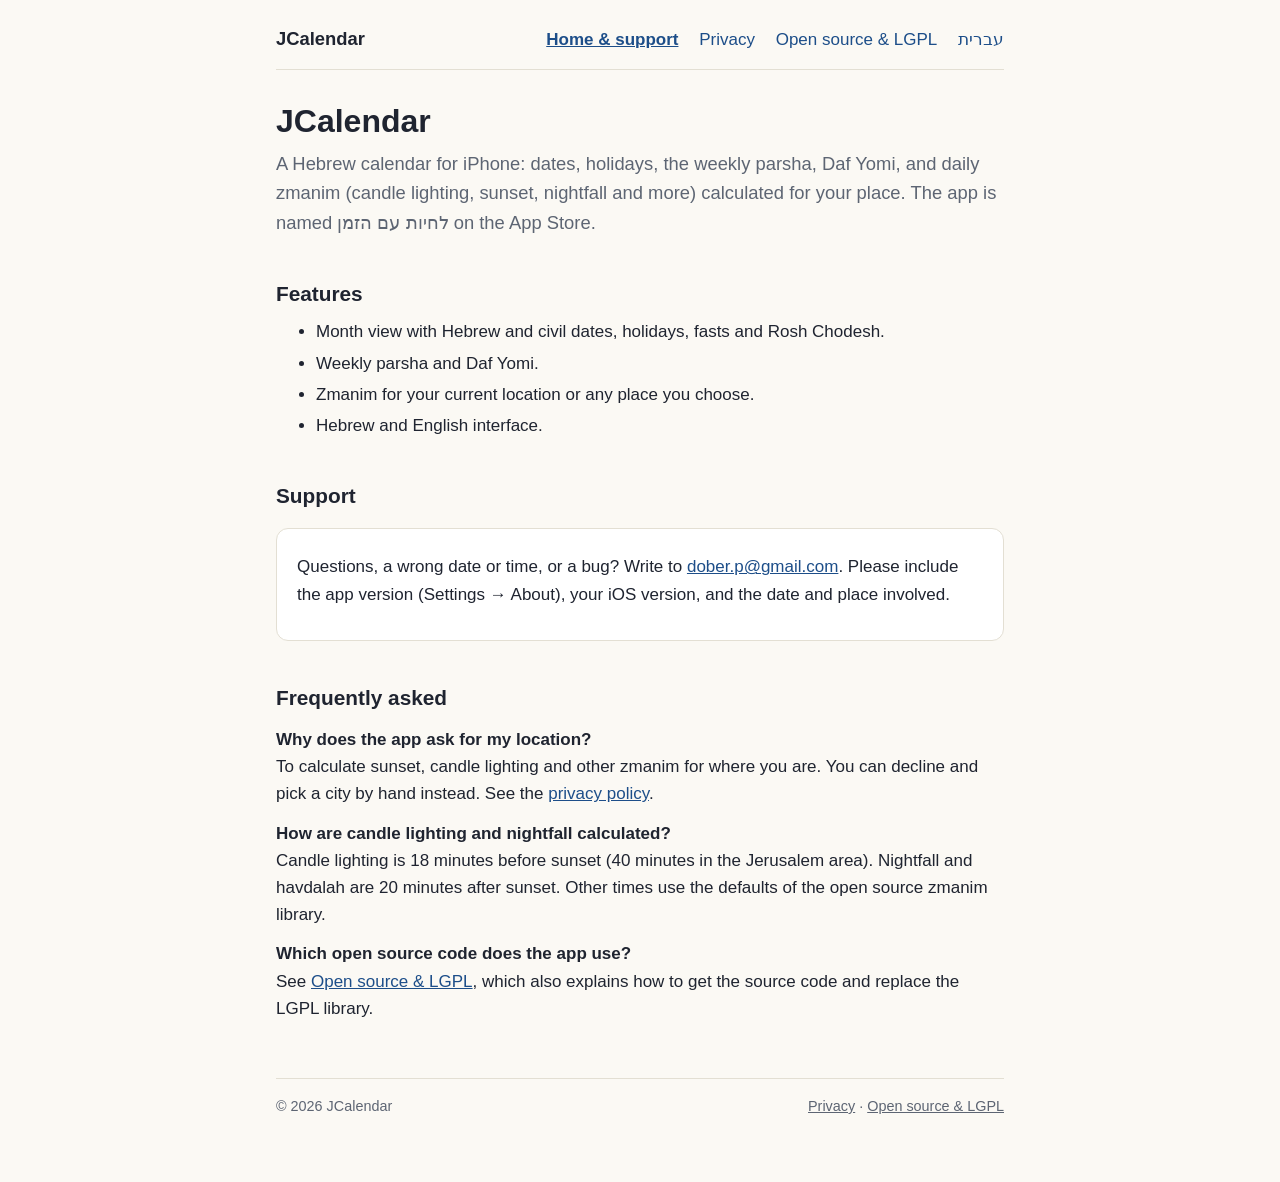
==== jcalendar/index.html @ 87e84a78 "Add support, privacy and LGPL pages for JCalendar Co-Authored-By: Claude Sonnet 5.5 <noreply@anthrop" ====
<!doctype html>
<html lang="en" dir="ltr">
<head>
<meta charset="utf-8">
<meta name="viewport" content="width=device-width, initial-scale=1">
<title>JCalendar - Hebrew calendar app</title>
<meta name="description" content="JCalendar (לחיות עם הזמן) is a Hebrew calendar app with holidays, parsha, Daf Yomi and daily zmanim for your location.">
<link rel="alternate" hreflang="he" href="he/">
<link rel="stylesheet" href="style.css">
</head>
<body>
<div class="wrap">
<header class="site">
  <a class="brand" href="./">JCalendar</a>
  <nav>
    <a href="./" aria-current="page">Home &amp; support</a>
    <a href="privacy.html">Privacy</a>
    <a href="lgpl.html">Open source &amp; LGPL</a>
    <a href="he/" lang="he">עברית</a>
  </nav>
</header>

<main>
<h1>JCalendar</h1>
<p class="lead">A Hebrew calendar for iPhone: dates, holidays, the weekly parsha, Daf Yomi, and daily zmanim (candle lighting, sunset, nightfall and more) calculated for your place. The app is named <span lang="he" dir="rtl">לחיות עם הזמן</span> on the App Store.</p>

<h2>Features</h2>
<ul>
  <li>Month view with Hebrew and civil dates, holidays, fasts and Rosh Chodesh.</li>
  <li>Weekly parsha and Daf Yomi.</li>
  <li>Zmanim for your current location or any place you choose.</li>
  <li>Hebrew and English interface.</li>
</ul>

<h2 id="support">Support</h2>
<div class="card">
  <p>Questions, a wrong date or time, or a bug? Write to <a href="mailto:dober.p@gmail.com">dober.p@gmail.com</a>. Please include the app version (Settings &rarr; About), your iOS version, and the date and place involved.</p>
</div>

<h2>Frequently asked</h2>
<dl>
  <dt>Why does the app ask for my location?</dt>
  <dd>To calculate sunset, candle lighting and other zmanim for where you are. You can decline and pick a city by hand instead. See the <a href="privacy.html">privacy policy</a>.</dd>
  <dt>How are candle lighting and nightfall calculated?</dt>
  <dd>Candle lighting is 18 minutes before sunset (40 minutes in the Jerusalem area). Nightfall and havdalah are 20 minutes after sunset. Other times use the defaults of the open source zmanim library.</dd>
  <dt>Which open source code does the app use?</dt>
  <dd>See <a href="lgpl.html">Open source &amp; LGPL</a>, which also explains how to get the source code and replace the LGPL library.</dd>
</dl>
</main>

<footer class="site">
  <span>&copy; 2026 JCalendar</span>
  <span><a href="privacy.html">Privacy</a> &middot; <a href="lgpl.html">Open source &amp; LGPL</a></span>
</footer>
</div>
</body>
</html>
---- jcalendar/style.css ----
:root {
  --bg: #fbf9f4;
  --fg: #1f2430;
  --muted: #5d6573;
  --accent: #1d4e89;
  --card: #ffffff;
  --line: #e3dfd3;
  --code-bg: #f1eee4;
}
@media (prefers-color-scheme: dark) {
  :root {
    --bg: #14171d;
    --fg: #e8e6e0;
    --muted: #9aa3b2;
    --accent: #8db8ee;
    --card: #1c2029;
    --line: #2e3440;
    --code-bg: #232833;
  }
}
* { box-sizing: border-box; }
html { -webkit-text-size-adjust: 100%; }
body {
  margin: 0;
  background: var(--bg);
  color: var(--fg);
  font: 17px/1.6 -apple-system, BlinkMacSystemFont, "Segoe UI", Roboto, "Helvetica Neue", Arial, sans-serif;
}
.wrap { max-width: 760px; margin: 0 auto; padding: 24px 16px 64px; }
header.site { display: flex; flex-wrap: wrap; align-items: baseline; justify-content: space-between; gap: 8px 24px; padding-bottom: 16px; border-bottom: 1px solid var(--line); margin-bottom: 32px; }
header.site .brand { font-weight: 700; font-size: 1.15rem; color: var(--fg); text-decoration: none; }
nav a { margin-inline-end: 16px; color: var(--accent); text-decoration: none; }
nav a:last-child { margin-inline-end: 0; }
nav a[aria-current="page"] { font-weight: 700; text-decoration: underline; }
h1 { font-size: 2rem; line-height: 1.2; margin: 0 0 8px; }
h2 { font-size: 1.3rem; margin: 40px 0 8px; }
h3 { font-size: 1.05rem; margin: 24px 0 4px; }
p, ul, ol { margin: 8px 0 16px; }
li { margin-bottom: 4px; }
a { color: var(--accent); }
.lead { font-size: 1.15rem; color: var(--muted); }
.card { background: var(--card); border: 1px solid var(--line); border-radius: 12px; padding: 16px 20px; margin: 16px 0; }
.card h3:first-child { margin-top: 0; }
code, pre { font: 0.9rem ui-monospace, SFMono-Regular, Menlo, Consolas, monospace; background: var(--code-bg); border-radius: 6px; }
code { padding: 1px 5px; overflow-wrap: anywhere; }
pre { padding: 12px 14px; overflow-x: auto; direction: ltr; text-align: left; }
pre code { padding: 0; background: none; }
dl { margin: 8px 0 16px; }
dt { font-weight: 700; margin-top: 12px; }
dd { margin: 0; }
.updated { color: var(--muted); font-size: 0.9rem; }
footer.site { margin-top: 56px; padding-top: 16px; border-top: 1px solid var(--line); color: var(--muted); font-size: 0.9rem; display: flex; flex-wrap: wrap; gap: 8px 24px; justify-content: space-between; }
footer.site a { color: var(--muted); }
bdi, .ltr { unicode-bidi: isolate; }
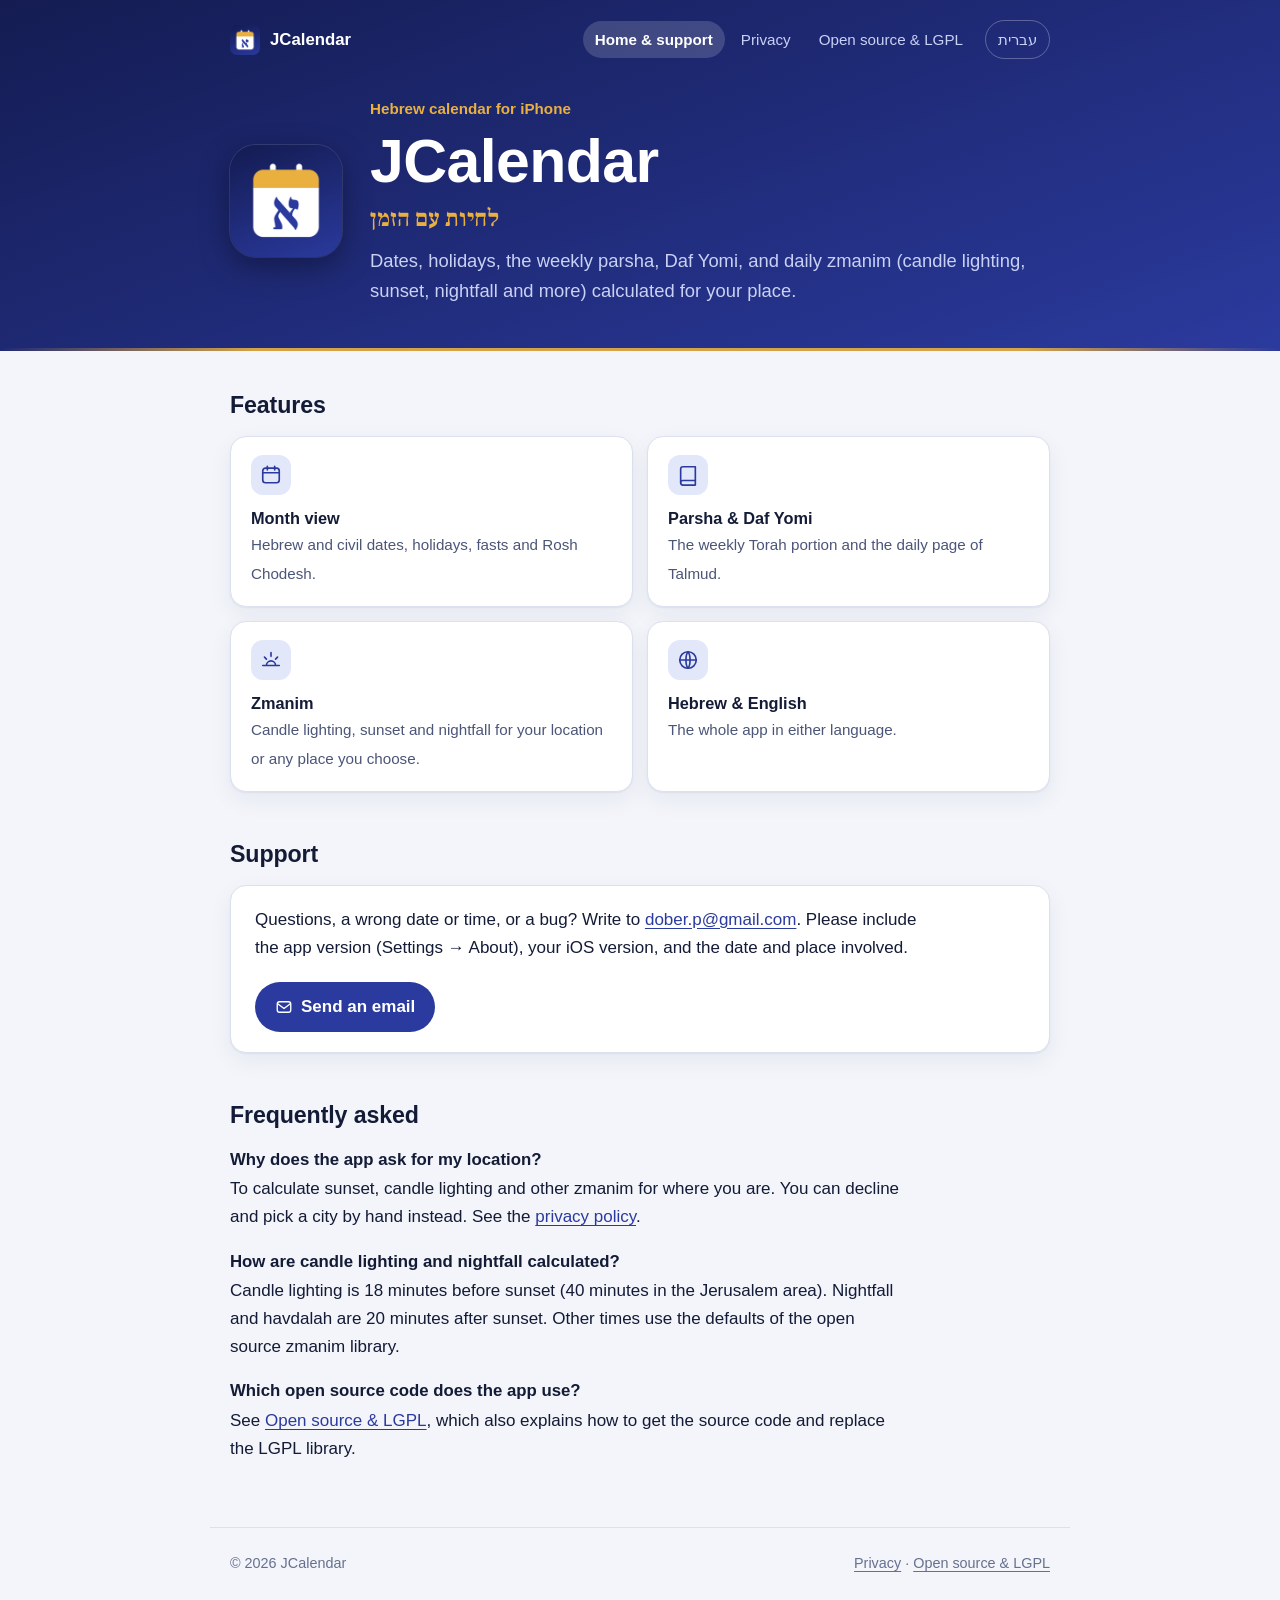
==== commit 0ffa1b10: "Redesign JCalendar pages with app palette, icon and Frank Ruhl Libre Co-Authored-By: Claude Sonnet 5" ====
--- a/jcalendar/index.html
+++ b/jcalendar/index.html
@@ -6,39 +6,52 @@
 <title>JCalendar - Hebrew calendar app</title>
 <meta name="description" content="JCalendar (לחיות עם הזמן) is a Hebrew calendar app with holidays, parsha, Daf Yomi and daily zmanim for your location.">
 <link rel="alternate" hreflang="he" href="he/">
+<link rel="icon" href="assets/favicon.png">
+<meta name="theme-color" content="#141c52">
 <link rel="stylesheet" href="style.css">
 </head>
 <body>
+<div class="hero home">
 <div class="wrap">
-<header class="site">
-  <a class="brand" href="./">JCalendar</a>
-  <nav>
+  <div class="topbar">
+    <a class="brand" href="./"><img src="assets/favicon.png" alt="" width="30" height="30">JCalendar</a>
+    <nav aria-label="Main">
     <a href="./" aria-current="page">Home &amp; support</a>
     <a href="privacy.html">Privacy</a>
     <a href="lgpl.html">Open source &amp; LGPL</a>
-    <a href="he/" lang="he">עברית</a>
+    <a class="lang" href="he/" lang="he">עברית</a>
   </nav>
-</header>
+  </div>
+  <div class="hero-home">
+    <img class="app-icon" src="assets/icon.png" alt="" width="112" height="112">
+    <div>
+      <span class="eyebrow">Hebrew calendar for iPhone</span>
+      <h1>JCalendar</h1>
+      <p class="he-sub he-name" lang="he">לחיות עם הזמן</p>
+      <p class="lead">Dates, holidays, the weekly parsha, Daf Yomi, and daily zmanim (candle lighting, sunset, nightfall and more) calculated for your place.</p>
+    </div>
+  </div>
+</div>
+</div>
 
-<main>
-<h1>JCalendar</h1>
-<p class="lead">A Hebrew calendar for iPhone: dates, holidays, the weekly parsha, Daf Yomi, and daily zmanim (candle lighting, sunset, nightfall and more) calculated for your place. The app is named <span lang="he" dir="rtl">לחיות עם הזמן</span> on the App Store.</p>
+<main class="wrap">
 
 <h2>Features</h2>
-<ul>
-  <li>Month view with Hebrew and civil dates, holidays, fasts and Rosh Chodesh.</li>
-  <li>Weekly parsha and Daf Yomi.</li>
-  <li>Zmanim for your current location or any place you choose.</li>
-  <li>Hebrew and English interface.</li>
+<ul class="features">
+  <li><span class="ico"><svg viewBox="0 0 24 24" fill="none" stroke="currentColor" stroke-width="1.8" stroke-linecap="round" stroke-linejoin="round" aria-hidden="true"><rect x="3" y="4.5" width="18" height="16" rx="3"/><path d="M3 9.5h18M8 2.5v4M16 2.5v4"/></svg></span><span><b>Month view</b><span class="d">Hebrew and civil dates, holidays, fasts and Rosh Chodesh.</span></span></li>
+  <li><span class="ico"><svg viewBox="0 0 24 24" fill="none" stroke="currentColor" stroke-width="1.8" stroke-linecap="round" stroke-linejoin="round" aria-hidden="true"><path d="M4 5.5A2.5 2.5 0 0 1 6.5 3H20v15H6.5A2.5 2.5 0 0 0 4 20.5z"/><path d="M4 20.5A2.5 2.5 0 0 0 6.5 23H20v-5"/></svg></span><span><b>Parsha &amp; Daf Yomi</b><span class="d">The weekly Torah portion and the daily page of Talmud.</span></span></li>
+  <li><span class="ico"><svg viewBox="0 0 24 24" fill="none" stroke="currentColor" stroke-width="1.8" stroke-linecap="round" stroke-linejoin="round" aria-hidden="true"><path d="M3 18h18M7 18a5 5 0 0 1 10 0M12 4v4M4.9 8.9l2.1 2.1M19.1 8.9L17 11"/></svg></span><span><b>Zmanim</b><span class="d">Candle lighting, sunset and nightfall for your location or any place you choose.</span></span></li>
+  <li><span class="ico"><svg viewBox="0 0 24 24" fill="none" stroke="currentColor" stroke-width="1.8" stroke-linecap="round" stroke-linejoin="round" aria-hidden="true"><circle cx="12" cy="12" r="9"/><path d="M3 12h18M12 3c3 3.2 3 14.8 0 18M12 3c-3 3.2-3 14.8 0 18"/></svg></span><span><b>Hebrew &amp; English</b><span class="d">The whole app in either language.</span></span></li>
 </ul>
 
 <h2 id="support">Support</h2>
 <div class="card">
   <p>Questions, a wrong date or time, or a bug? Write to <a href="mailto:dober.p@gmail.com">dober.p@gmail.com</a>. Please include the app version (Settings &rarr; About), your iOS version, and the date and place involved.</p>
+  <p><a class="btn" href="mailto:dober.p@gmail.com"><svg viewBox="0 0 24 24" fill="none" stroke="currentColor" stroke-width="1.8" stroke-linecap="round" stroke-linejoin="round" aria-hidden="true"><rect x="3" y="5" width="18" height="14" rx="3"/><path d="m4 8 8 6 8-6"/></svg>Send an email</a></p>
 </div>
 
 <h2>Frequently asked</h2>
-<dl>
+<dl class="faq">
   <dt>Why does the app ask for my location?</dt>
   <dd>To calculate sunset, candle lighting and other zmanim for where you are. You can decline and pick a city by hand instead. See the <a href="privacy.html">privacy policy</a>.</dd>
   <dt>How are candle lighting and nightfall calculated?</dt>
@@ -52,6 +65,5 @@
   <span>&copy; 2026 JCalendar</span>
   <span><a href="privacy.html">Privacy</a> &middot; <a href="lgpl.html">Open source &amp; LGPL</a></span>
 </footer>
-</div>
 </body>
 </html>
--- a/jcalendar/style.css
+++ b/jcalendar/style.css
@@ -1,54 +1,153 @@
+/* JCalendar site. Colors are the app's own tokens (iosApp/Theme/JCPalette.swift). */
+@font-face {
+  font-family: "Frank Ruhl Libre";
+  src: url("assets/FrankRuhlLibre-Bold.ttf") format("truetype");
+  font-weight: 700;
+  font-display: swap;
+}
+
 :root {
-  --bg: #fbf9f4;
-  --fg: #1f2430;
-  --muted: #5d6573;
-  --accent: #1d4e89;
-  --card: #ffffff;
-  --line: #e3dfd3;
-  --code-bg: #f1eee4;
+  --bg: #f3f5fb;
+  --surface: #ffffff;
+  --surface-2: #e9edf7;
+  --line: #dce1ef;
+  --ink: #131b36;
+  --ink-2: #4b5578;
+  --ink-3: #66708f;
+  --primary: #2b3a9e;
+  --on-primary: #ffffff;
+  --tint: #e3e7fa;
+  --hdr-a: #141c52;
+  --hdr-b: #2b3a9e;
+  --hdr-ink: #ffffff;
+  --hdr-ink-2: #c9d1f5;
+  --gold: #e9b040;
+  --code-bg: #eef0f9;
+  --shadow: 0 1px 2px rgba(19, 27, 54, .06), 0 8px 24px rgba(19, 27, 54, .06);
+  --radius: 16px;
 }
 @media (prefers-color-scheme: dark) {
   :root {
-    --bg: #14171d;
-    --fg: #e8e6e0;
-    --muted: #9aa3b2;
-    --accent: #8db8ee;
-    --card: #1c2029;
-    --line: #2e3440;
-    --code-bg: #232833;
+    --bg: #0b1022;
+    --surface: #141b38;
+    --surface-2: #1e2850;
+    --line: #2b3560;
+    --ink: #ecefdb;
+    --ink-2: #b5bedc;
+    --ink-3: #939dc0;
+    --primary: #a9b8ff;
+    --on-primary: #0b1022;
+    --tint: #26306a;
+    --hdr-a: #0f1633;
+    --hdr-b: #1e2850;
+    --hdr-ink: #ecefdb;
+    --hdr-ink-2: #b5bedc;
+    --code-bg: #1a2245;
+    --shadow: none;
   }
 }
+
 * { box-sizing: border-box; }
-html { -webkit-text-size-adjust: 100%; }
+html { -webkit-text-size-adjust: 100%; scroll-behavior: smooth; }
 body {
   margin: 0;
   background: var(--bg);
-  color: var(--fg);
-  font: 17px/1.6 -apple-system, BlinkMacSystemFont, "Segoe UI", Roboto, "Helvetica Neue", Arial, sans-serif;
+  color: var(--ink);
+  font: 17px/1.65 -apple-system, BlinkMacSystemFont, "Segoe UI", Roboto, "Helvetica Neue", Arial, "Noto Sans Hebrew", sans-serif;
+  -webkit-font-smoothing: antialiased;
 }
-.wrap { max-width: 760px; margin: 0 auto; padding: 24px 16px 64px; }
-header.site { display: flex; flex-wrap: wrap; align-items: baseline; justify-content: space-between; gap: 8px 24px; padding-bottom: 16px; border-bottom: 1px solid var(--line); margin-bottom: 32px; }
-header.site .brand { font-weight: 700; font-size: 1.15rem; color: var(--fg); text-decoration: none; }
-nav a { margin-inline-end: 16px; color: var(--accent); text-decoration: none; }
-nav a:last-child { margin-inline-end: 0; }
-nav a[aria-current="page"] { font-weight: 700; text-decoration: underline; }
-h1 { font-size: 2rem; line-height: 1.2; margin: 0 0 8px; }
-h2 { font-size: 1.3rem; margin: 40px 0 8px; }
+a { color: var(--primary); text-underline-offset: 3px; }
+a:focus-visible, .btn:focus-visible { outline: 3px solid var(--gold); outline-offset: 3px; border-radius: 6px; }
+
+/* ---------- Hero ---------- */
+.hero {
+  background: linear-gradient(160deg, var(--hdr-a), var(--hdr-b));
+  color: var(--hdr-ink);
+  position: relative;
+  overflow: hidden;
+}
+.hero::after { /* gold hairline, the app's Shabbat accent */
+  content: ""; position: absolute; inset-inline: 0; bottom: 0; height: 3px;
+  background: linear-gradient(90deg, transparent, var(--gold) 20%, var(--gold) 80%, transparent);
+  opacity: .9;
+}
+.hero .wrap { padding-block: 20px 44px; }
+.hero.compact .wrap { padding-block: 20px 32px; }
+.topbar { display: flex; flex-wrap: wrap; align-items: center; justify-content: space-between; gap: 12px 24px; margin-bottom: 36px; }
+.brand { display: inline-flex; align-items: center; gap: 10px; color: var(--hdr-ink); font-weight: 700; font-size: 1.05rem; text-decoration: none; }
+.brand img { width: 30px; height: 30px; border-radius: 7px; }
+nav { display: flex; flex-wrap: wrap; align-items: center; gap: 4px; }
+nav a { color: var(--hdr-ink-2); text-decoration: none; padding: 6px 12px; border-radius: 999px; font-size: .95rem; }
+nav a:hover { color: var(--hdr-ink); background: rgba(255, 255, 255, .1); }
+nav a[aria-current="page"] { color: var(--hdr-ink); background: rgba(255, 255, 255, .16); font-weight: 600; }
+nav a.lang { border: 1px solid rgba(255, 255, 255, .28); margin-inline-start: 6px; }
+
+.hero h1 { font-size: clamp(2rem, 6vw, 3rem); line-height: 1.15; margin: 0 0 12px; letter-spacing: -.01em; }
+.hero.home h1 { font-size: clamp(2.4rem, 8vw, 3.8rem); }
+.hero .lead { font-size: 1.15rem; color: var(--hdr-ink-2); max-width: 36em; margin: 0; }
+.hero .updated { color: var(--hdr-ink-2); font-size: .9rem; margin: 0 0 8px; opacity: .85; }
+.hero-home { display: flex; align-items: center; gap: 28px; }
+.hero-home .app-icon { width: 112px; height: 112px; border-radius: 26px; flex: none; box-shadow: 0 10px 30px rgba(0, 0, 0, .35), 0 0 0 1px rgba(255, 255, 255, .12); }
+.he-name { font-family: "Frank Ruhl Libre", "Times New Roman", serif; font-weight: 700; }
+.he-sub { font-size: 1.5rem; color: var(--gold); margin: -4px 0 12px; line-height: 1.2; }
+.eyebrow { display: inline-block; color: var(--gold); font-weight: 600; font-size: .85rem; letter-spacing: .08em; text-transform: uppercase; margin-bottom: 6px; }
+[dir="rtl"] .he-sub { font-size: 1.5rem; color: var(--gold); margin: -4px 0 12px; line-height: 1.2; }
+.eyebrow { letter-spacing: 0; text-transform: none; font-size: .95rem; }
+
+/* ---------- Content ---------- */
+.wrap { max-width: 860px; margin: 0 auto; padding: 0 20px; }
+main.wrap { padding-block: 40px 24px; }
+main > h2:first-child { margin-top: 0; }
+h2 { font-size: 1.45rem; line-height: 1.25; margin: 48px 0 12px; letter-spacing: -.005em; }
 h3 { font-size: 1.05rem; margin: 24px 0 4px; }
 p, ul, ol { margin: 8px 0 16px; }
-li { margin-bottom: 4px; }
-a { color: var(--accent); }
-.lead { font-size: 1.15rem; color: var(--muted); }
-.card { background: var(--card); border: 1px solid var(--line); border-radius: 12px; padding: 16px 20px; margin: 16px 0; }
-.card h3:first-child { margin-top: 0; }
-code, pre { font: 0.9rem ui-monospace, SFMono-Regular, Menlo, Consolas, monospace; background: var(--code-bg); border-radius: 6px; }
-code { padding: 1px 5px; overflow-wrap: anywhere; }
-pre { padding: 12px 14px; overflow-x: auto; direction: ltr; text-align: left; }
+li { margin-bottom: 6px; }
+main p, main li, main dd { max-width: 40em; color: var(--ink); }
+.muted { color: var(--ink-2); }
+
+.card { background: var(--surface); border: 1px solid var(--line); border-radius: var(--radius); padding: 20px 24px; margin: 16px 0; box-shadow: var(--shadow); }
+.card > :first-child { margin-top: 0; }
+.card > :last-child { margin-bottom: 0; }
+
+.features { list-style: none; padding: 0; margin: 16px 0; display: grid; grid-template-columns: repeat(2, 1fr); gap: 14px; }
+.features li { margin: 0; max-width: none; background: var(--surface); border: 1px solid var(--line); border-radius: var(--radius); padding: 18px 20px; box-shadow: var(--shadow); display: flex; flex-direction: column; gap: 10px; }
+@media (max-width: 600px) { .features { grid-template-columns: 1fr; } }
+.features .ico { width: 40px; height: 40px; border-radius: 12px; background: var(--tint); color: var(--primary); display: grid; place-items: center; }
+.features .ico svg { width: 22px; height: 22px; }
+.features b { display: block; font-size: 1.02rem; }
+.features span.d { color: var(--ink-2); font-size: .95rem; line-height: 1.5; }
+
+.btn { display: inline-flex; align-items: center; gap: 8px; background: var(--primary); color: var(--on-primary); padding: 11px 20px; border-radius: 999px; font-weight: 600; text-decoration: none; margin-top: 4px; }
+.btn:hover { filter: brightness(1.08); }
+.btn svg { width: 18px; height: 18px; }
+
+dl { margin: 8px 0 16px; }
+dt { font-weight: 700; margin-top: 16px; }
+dd { margin: 2px 0 0; color: var(--ink-2); }
+.card dl { margin: 0; }
+.card dt:first-child { margin-top: 0; }
+.faq dt { font-size: 1.05rem; }
+
+code, pre { font: .88rem ui-monospace, SFMono-Regular, Menlo, Consolas, monospace; background: var(--code-bg); border-radius: 6px; }
+code { padding: 2px 6px; overflow-wrap: anywhere; direction: ltr; unicode-bidi: isolate; }
+pre { padding: 14px 16px; overflow-x: auto; direction: ltr; text-align: left; border: 1px solid var(--line); border-radius: 12px; }
 pre code { padding: 0; background: none; }
-dl { margin: 8px 0 16px; }
-dt { font-weight: 700; margin-top: 12px; }
-dd { margin: 0; }
-.updated { color: var(--muted); font-size: 0.9rem; }
-footer.site { margin-top: 56px; padding-top: 16px; border-top: 1px solid var(--line); color: var(--muted); font-size: 0.9rem; display: flex; flex-wrap: wrap; gap: 8px 24px; justify-content: space-between; }
-footer.site a { color: var(--muted); }
-bdi, .ltr { unicode-bidi: isolate; }
+bdi { unicode-bidi: isolate; }
+
+ol.steps { counter-reset: s; list-style: none; padding: 0; }
+ol.steps > li { counter-increment: s; position: relative; padding-inline-start: 46px; margin-bottom: 18px; }
+ol.steps > li::before { content: counter(s); position: absolute; inset-inline-start: 0; top: 0; width: 32px; height: 32px; border-radius: 50%; background: var(--tint); color: var(--primary); font-weight: 700; display: grid; place-items: center; font-size: .95rem; }
+
+/* ---------- Footer ---------- */
+footer.site { max-width: 860px; margin: 24px auto 0; padding: 24px 20px 48px; border-top: 1px solid var(--line); color: var(--ink-3); font-size: .9rem; display: flex; flex-wrap: wrap; gap: 8px 24px; justify-content: space-between; }
+footer.site a { color: var(--ink-3); }
+footer.site a:hover { color: var(--primary); }
+
+@media (max-width: 560px) {
+  body { font-size: 16.5px; }
+  .hero-home { flex-direction: column; align-items: flex-start; gap: 20px; }
+  .hero-home .app-icon { width: 88px; height: 88px; border-radius: 20px; }
+  .topbar { margin-bottom: 28px; }
+  .card { padding: 16px 18px; }
+}
+@media (prefers-reduced-motion: reduce) { html { scroll-behavior: auto; } }
